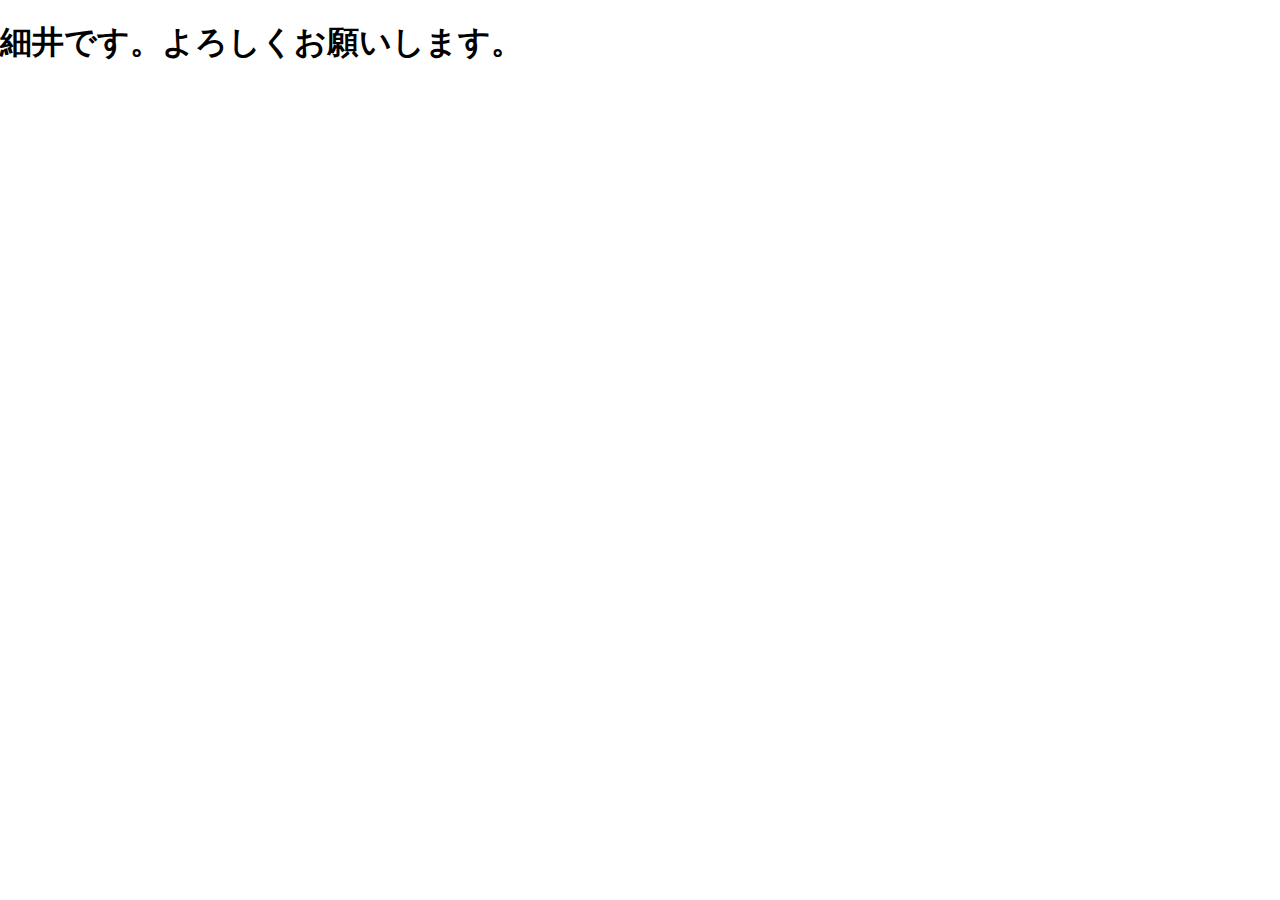
==== index.html @ 8050e533 "update" ====
<!DOCTYPE html>
<html lang="ja">
    
<head>
    <meta charset="UTF-8">
    <link rel="stylesheet" href="css/style.css">
    <title>pionchamsのホームページ</title>
</head>

<body>
<h1>細井です。よろしくお願いします。</h1>
</body>
</html>
---- css/style.css ----
@charset "UTF-8";

body{
    margin: 0;
    padding: 0;
}

.hero{
    height: 100vh;
    background-repeat: no-repeat;
    background-size: cover;
    background-position: center center;
    background-image: url(/image/IMG_3536.JPG);
}
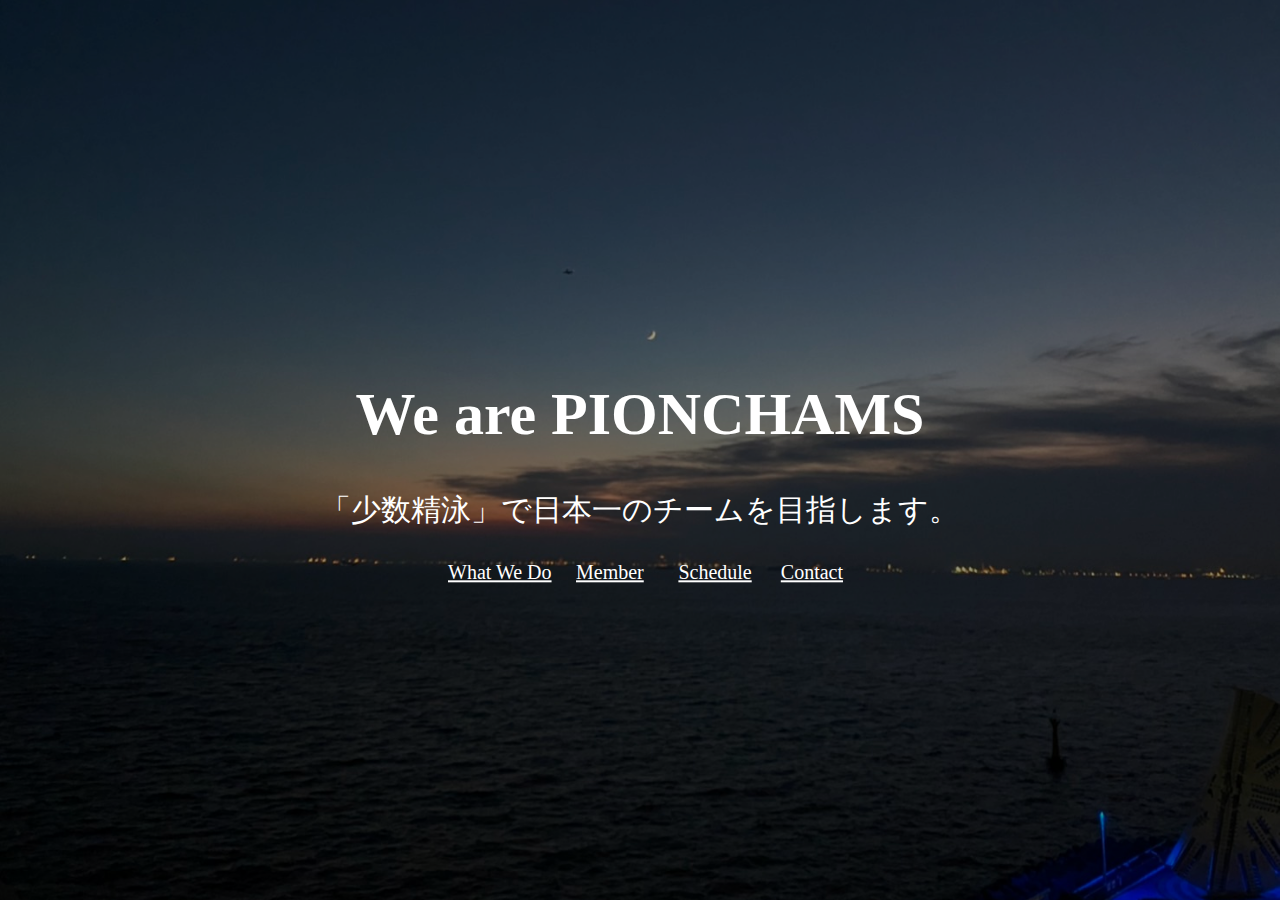
==== commit 85f05f65: "update" ====
--- a/index.html
+++ b/index.html
@@ -1,13 +1,22 @@
 <!DOCTYPE html>
 <html lang="ja">
-    
+
 <head>
     <meta charset="UTF-8">
     <link rel="stylesheet" href="css/style.css">
-    <title>pionchamsのホームページ</title>
+    <title>pionchams</title>
 </head>
 
 <body>
-<h1>細井です。よろしくお願いします。</h1>
+<div class="hero overlay">
+    <div class="text-box">
+        <h1 class="title">We are PIONCHAMS</h1>
+        <p class="description">「少数精泳」で日本一のチームを目指します。</p>
+        <a href="WhatWeDo.html" class="WhatWeDo">What We Do</a>
+        <a href="Member.html" class="Member">Member</a>
+        <a href="Schedule.html" class="Schedule">Schedule</a>
+        <a href="Contact.html" class="Contact">Contact</a>
+    </div>
+</div>
 </body>
 </html>--- a/css/style.css
+++ b/css/style.css
@@ -10,5 +10,89 @@
     background-repeat: no-repeat;
     background-size: cover;
     background-position: center center;
-    background-image: url(/image/IMG_3536.JPG);
-}+    background-image: url("../image/IMG_3536.JPG");
+}
+
+/* 黒の背景 */
+
+.overlay::after {
+    position: absolute;
+    top: 0;
+    left: 0;
+    display: block;
+    width: 100%;
+    height: 100%;
+    content: "";
+    background: rgba(0, 0, 0, 0.4);
+  }
+  
+  /* テキスト */
+  
+  .text-box {
+    position: absolute;
+    top: 50%;
+    left: 50%;
+    width: 100%;
+    -webkit-transform: translate(-50%, -50%);
+    -moz-transform: translate(-50%, -50%);
+    transform: translate(-50%, -50%);
+    z-index: 100;
+  }
+  .title {
+    font-family: Georgia, serif;
+    font-size: 60px;
+    font-weight: bold;
+    line-height: 1.2;
+    padding: 0 50px;
+    text-align: center;
+    color: #fff;
+  }
+  .description {
+    font-family: Georgia, serif;
+    font-size: 30px;
+    color: white;
+    text-align: center;
+  }
+
+  .WhatWeDo{
+    font-family: Georgia, serif;
+    /* border-radius: 5px; */
+    font-size: 20px;
+    position: absolute;
+    left: 35%;
+    text-decoration: underline;
+    color: white;
+  }
+
+  .Member{
+    font-family: Georgia, serif;
+    /* border-radius: 5px; */
+    font-size: 20px;
+    position: absolute;
+    left: 45%;
+    text-decoration: underline;
+    color: white;
+  }
+
+  .Schedule{
+    font-family: Georgia, serif;
+    /* border-radius: 5px; */
+    font-size: 20px;
+    position: absolute;
+    left: 53%;
+    text-decoration: underline;
+    color: white;
+  }
+
+  .Contact{
+    font-family: Georgia, serif;
+    /* border-radius: 5px; */
+    font-size: 20px;
+    position: absolute;
+    left: 61%;
+    text-decoration: underline;
+    color: white;
+  }
+
+
+
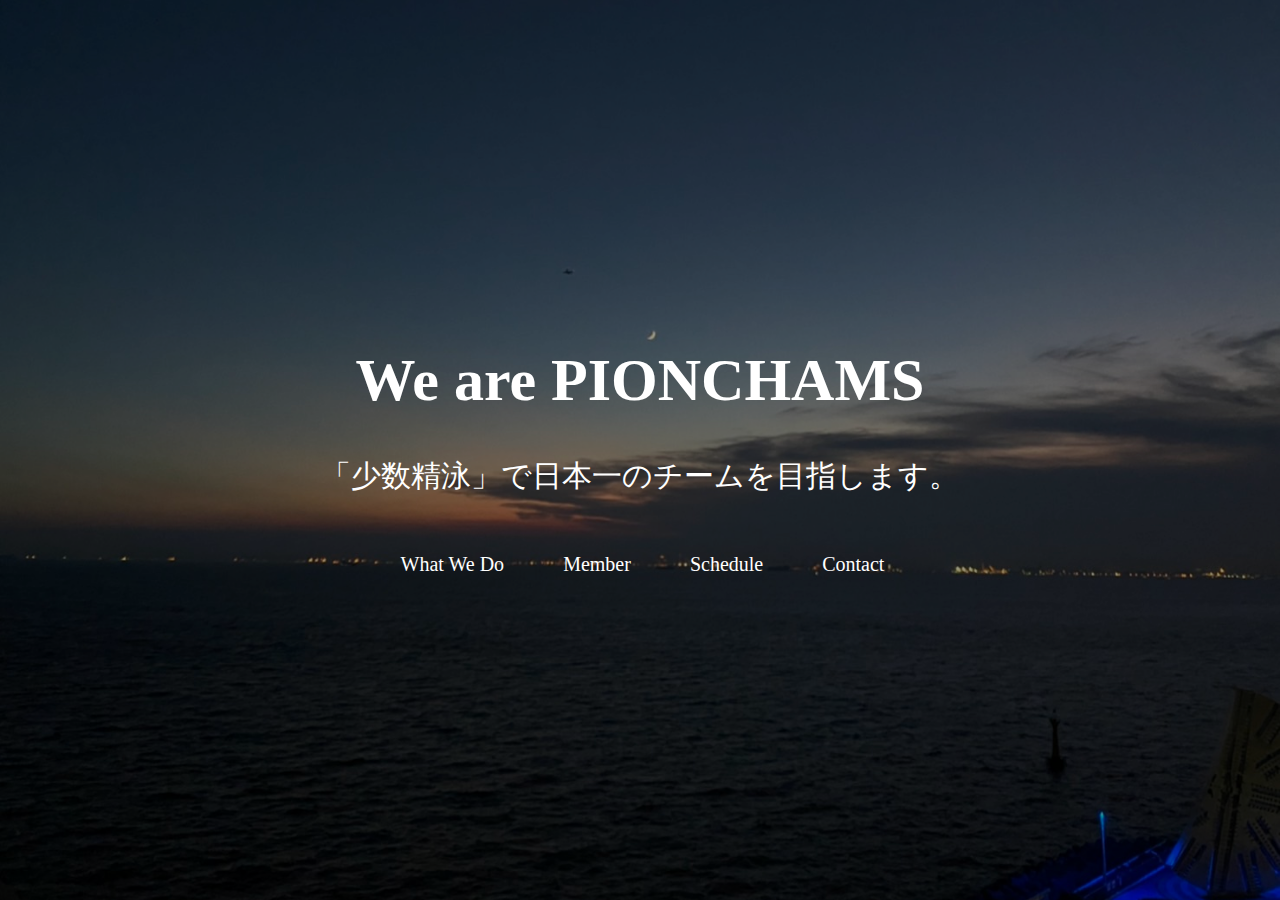
==== commit 8d8006e8: "update btn" ====
--- a/index.html
+++ b/index.html
@@ -12,10 +12,12 @@
     <div class="text-box">
         <h1 class="title">We are PIONCHAMS</h1>
         <p class="description">「少数精泳」で日本一のチームを目指します。</p>
-        <a href="WhatWeDo.html" class="WhatWeDo">What We Do</a>
-        <a href="Member.html" class="Member">Member</a>
-        <a href="Schedule.html" class="Schedule">Schedule</a>
-        <a href="Contact.html" class="Contact">Contact</a>
+        <ul>
+            <li><a href="WhatWeDo.html" class="btn4">What We Do</a></li>
+            <li><a href="Member.html" class="btn4">Member</a></li>
+            <li><a href="Schedule.html" class="btn4">Schedule</a></li>
+            <li><a href="Contact.html" class="btn4">Contact</a></li>
+        </ul>
     </div>
 </div>
 </body>
--- a/css/style.css
+++ b/css/style.css
@@ -24,11 +24,11 @@
     height: 100%;
     content: "";
     background: rgba(0, 0, 0, 0.4);
-  }
+}
   
   /* テキスト */
   
-  .text-box {
+.text-box {
     position: absolute;
     top: 50%;
     left: 50%;
@@ -37,8 +37,8 @@
     -moz-transform: translate(-50%, -50%);
     transform: translate(-50%, -50%);
     z-index: 100;
-  }
-  .title {
+}
+.title {
     font-family: Georgia, serif;
     font-size: 60px;
     font-weight: bold;
@@ -46,25 +46,26 @@
     padding: 0 50px;
     text-align: center;
     color: #fff;
-  }
-  .description {
+}
+.description {
     font-family: Georgia, serif;
     font-size: 30px;
     color: white;
     text-align: center;
-  }
+}
 
-  .WhatWeDo{
+.WhatWeDo{
     font-family: Georgia, serif;
     /* border-radius: 5px; */
     font-size: 20px;
     position: absolute;
     left: 35%;
+    padding: 0 50px;
     text-decoration: underline;
     color: white;
-  }
+}
 
-  .Member{
+.Member{
     font-family: Georgia, serif;
     /* border-radius: 5px; */
     font-size: 20px;
@@ -72,9 +73,9 @@
     left: 45%;
     text-decoration: underline;
     color: white;
-  }
+}
 
-  .Schedule{
+.Schedule{
     font-family: Georgia, serif;
     /* border-radius: 5px; */
     font-size: 20px;
@@ -82,9 +83,9 @@
     left: 53%;
     text-decoration: underline;
     color: white;
-  }
+}
 
-  .Contact{
+.Contact{
     font-family: Georgia, serif;
     /* border-radius: 5px; */
     font-size: 20px;
@@ -92,7 +93,61 @@
     left: 61%;
     text-decoration: underline;
     color: white;
-  }
+}
 
+ul {
+    overflow:hidden;
+    list-style:none;
+    margin: 0 auto;
+    z-index: 20;
+    text-align: center;
+}
+    
+ul li {
+    display: inline-block;
+    padding: 26px 10px 20px 10px;
+}
 
+a{
+    display: block;
+    text-decoration: none;
+    color: white;
+    margin-right: 35px;
+    text-decoration: underline;
+    font-size: 20px;
+}
 
+.btn4{
+    /* text-transform: uppercase; */
+    font-family: Georgia, serif;
+    text-align: center;
+    position: relative;
+    text-decoration: none;
+    display:inline-block;
+}
+.btn4::before {
+    content: '';
+    position: absolute;
+    bottom: -2px;
+    left: 0px;
+    width: 100%;
+    height: 2px;
+    background: white;
+    display: block;
+    -webkit-transform-origin: right top;
+    -ms-transform-origin: right top;
+    transform-origin: right top;
+    -webkit-transform: scale(0, 1);
+    -ms-transform: scale(0, 1);
+    transform: scale(0, 1);
+    -webkit-transition: transform 0.4s cubic-bezier(1, 0, 0, 1);
+    transition: transform 0.4s cubic-bezier(1, 0, 0, 1)
+}
+.btn4:hover::before {
+    -webkit-transform-origin: left top;
+    -ms-transform-origin: left top;
+    transform-origin: left top;
+    -webkit-transform: scale(1, 1);
+    -ms-transform: scale(1, 1);
+    transform: scale(1, 1)
+}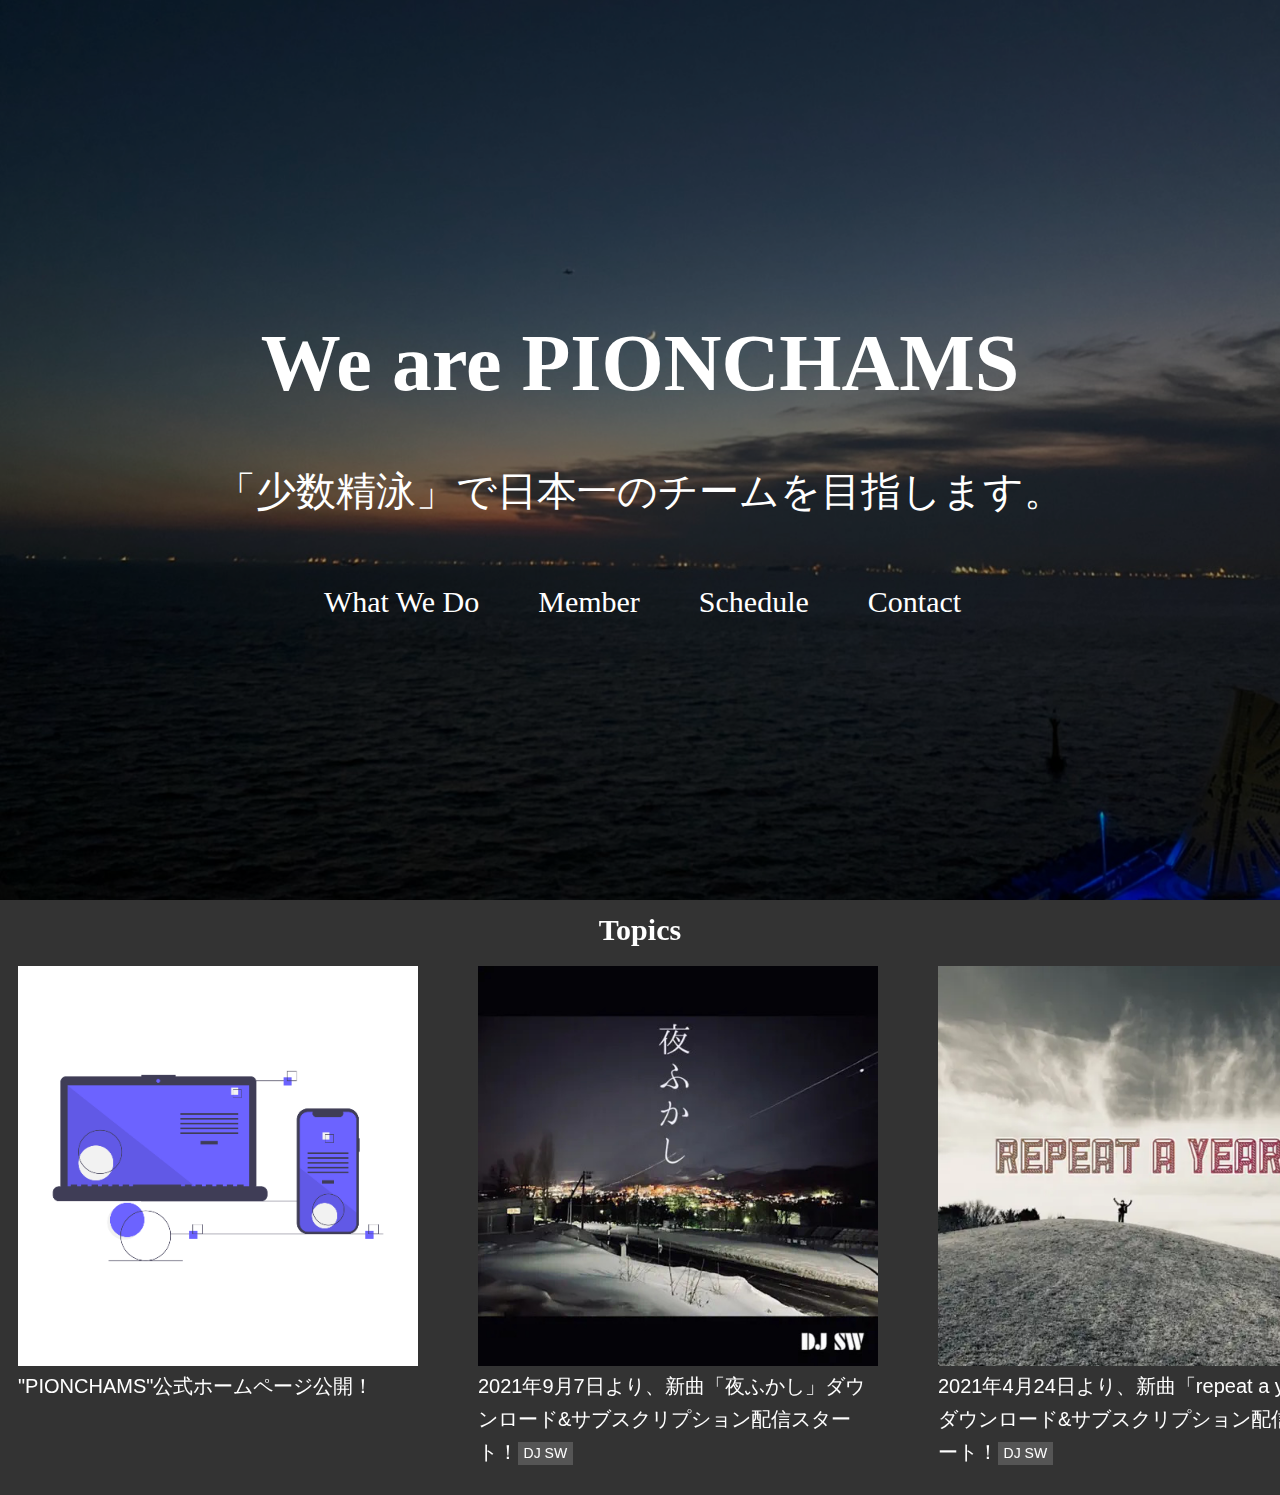
==== commit d8242565: "make topics" ====
--- a/index.html
+++ b/index.html
@@ -4,7 +4,9 @@
 <head>
     <meta charset="UTF-8">
     <link rel="stylesheet" href="css/style.css">
+    <!-- <audio autoplay loop src="audio/AnyConv.com__the-thema-of-pionchams.wav"></audio> -->
     <title>pionchams</title>
+    <meta name="google-site-verification" content="87rxgmeOHA6dDoFJBDJxYId_t-N0tmw2l2nIRYoHaTE" />
 </head>
 
 <body>
@@ -20,5 +22,40 @@
         </ul>
     </div>
 </div>
+
+<h1 class="slider_ttl">Topics</h1>
+<ul class="horizontal_scroll rank">
+  <li>
+    <a href=""><img src="image/homepage.png"></a>
+    <div class="price">
+        <span>"PIONCHAMS"公式ホームページ公開！</span>
+    </div>
+  </li>
+  <li>
+    <a href="https://music.apple.com/jp/album/%E5%A4%9C%E3%81%B5%E3%81%8B%E3%81%97-single/1582978935"><img src="image/yohukashi.png"></a>
+    <div class="price">
+      <span class="djsw">2021年9月7日より、新曲「夜ふかし」ダウンロード&サブスクリプション配信スタート！</span>
+    </div>
+  </li>
+  <li>
+    <a href="https://music.apple.com/jp/album/repeat-a-year-single/1564876139"><img src="image/repeatayear.png"></a>
+    <div class="price">
+      <span class="djsw">2021年4月24日より、新曲「repeat a year」ダウンロード&サブスクリプション配信スタート！</span>
+    </div>
+  </li>
+  <li>
+    <a href=""><img src=""></a>
+    <div class="price">
+      <span class="hosoi">入社！</span>
+    </div>
+  </li>
+  <li>
+    <a href=""><img src=""></a>
+    <div class="price">
+      <span class="hosoi">卒業！</span>
+    </div>
+  </li>
+</ul>
+
 </body>
 </html>--- a/css/style.css
+++ b/css/style.css
@@ -40,7 +40,7 @@
 }
 .title {
     font-family: Georgia, serif;
-    font-size: 60px;
+    font-size: 80px;
     font-weight: bold;
     line-height: 1.2;
     padding: 0 50px;
@@ -49,7 +49,7 @@
 }
 .description {
     font-family: Georgia, serif;
-    font-size: 30px;
+    font-size: 40px;
     color: white;
     text-align: center;
 }
@@ -114,7 +114,7 @@
     color: white;
     margin-right: 35px;
     text-decoration: underline;
-    font-size: 20px;
+    font-size: 30px;
 }
 
 .btn4{
@@ -132,7 +132,7 @@
     left: 0px;
     width: 100%;
     height: 2px;
-    background: white;
+    background: #f7581d;
     display: block;
     -webkit-transform-origin: right top;
     -ms-transform-origin: right top;
@@ -150,4 +150,131 @@
     -webkit-transform: scale(1, 1);
     -ms-transform: scale(1, 1);
     transform: scale(1, 1)
-}+}
+
+/* 横スクロール */
+.horizontal_scroll {
+    overflow-x: scroll;
+    -webkit-overflow-scrolling: touch;
+    padding: 0 0 12px 8px;
+    display: -ms-flexbox;
+    display: flex;
+    background-color: #333333;
+    font-family: 'Helvetica Neue','Helvetica','Arial',sans-serif;
+}
+  
+  /* 画面幅が768px以上の場合、横スクロールを解除 */
+  @media screen and (min-width: 768px) {
+    .horizontal_scroll {
+      overflow-x: inherit;
+      padding: 0 8px 6px; } }
+  
+  .horizontal_scroll > li {
+    width: 100%;
+    min-width: 140px; }
+  
+  @media screen and (min-width: 768px) {
+    .horizontal_scroll > li {
+      min-width: inherit; } }
+  
+  .horizontal_scroll > li:not(:last-child) {
+    margin-right: 5px; }
+  
+  .horizontal_scroll > li:last-child {
+    padding-right: 5px; }
+  
+  @media screen and (min-width: 768px) {
+    .horizontal_scroll > li:last-child {
+      padding-right: 0; } }
+  
+  .horizontal_scroll img {
+    vertical-align: bottom; }
+  
+  /* タイトル */
+  .slider_ttl {
+    color: #ffffff;
+    text-align: center;
+    width: 100%;
+    height: 40px;
+    line-height: 60px;
+    padding: inherit;
+    margin: 0 0 0 0;
+    background-color: #333333;
+    /* text-indent: 80px; */
+    font-size: 30px;
+    font-weight: 700;
+    box-sizing: border-box;
+    font-family: Georgia, serif
+}
+  
+  /* 順位 */
+.rank li {
+    /* counter-increment: rank; */
+    text-align: center;
+    font-size: 30px;
+}
+.rank li::before {
+    /* content: counter(rank) "位"; */
+    text-align: center;
+    color: white;
+    font-weight: 700;
+    line-height: initial;
+}
+  
+  /* 価格 */
+.price {
+    color: white;
+    line-height: 1.65;
+    font-size: 20px;
+    margin-top: 4px;
+    width: 400px;
+    text-align: left;
+}
+  
+.price span.hosoi::after {
+    content: 'Hosoi';
+    display: inline-block;
+    background: #555555;
+    color: #fff;
+    font-size: .70em;
+    line-height: 1.25;
+    vertical-align: middle;
+    box-sizing: border-box;
+    padding: .2em .4em;
+}
+  
+.price span.djsw::after {
+    content: 'DJ SW';
+    display: inline-block;
+    background: #555555;
+    color: #fff;
+    font-size: .70em;
+    line-height: 1.25;
+    vertical-align: middle;
+    box-sizing: border-box;
+    padding: .2em .4em;
+}
+  
+  /* デモ用デザイン */
+.rank li a {
+    background: #444444;
+    display: block;
+    width: 400px;
+    height: 400px;
+    position: relative; }
+.rank li a::after {
+      /* content: "image"; */
+      color: white;
+      font-size: 30px;
+      position: absolute;
+      top: 0;
+      right: 0;
+      bottom: 0;
+      left: 0;
+      margin: auto;
+      display: -ms-flexbox;
+      display: flex;
+      -ms-flex-align: center;
+          align-items: center;
+      -ms-flex-pack: center;
+          justify-content: center; }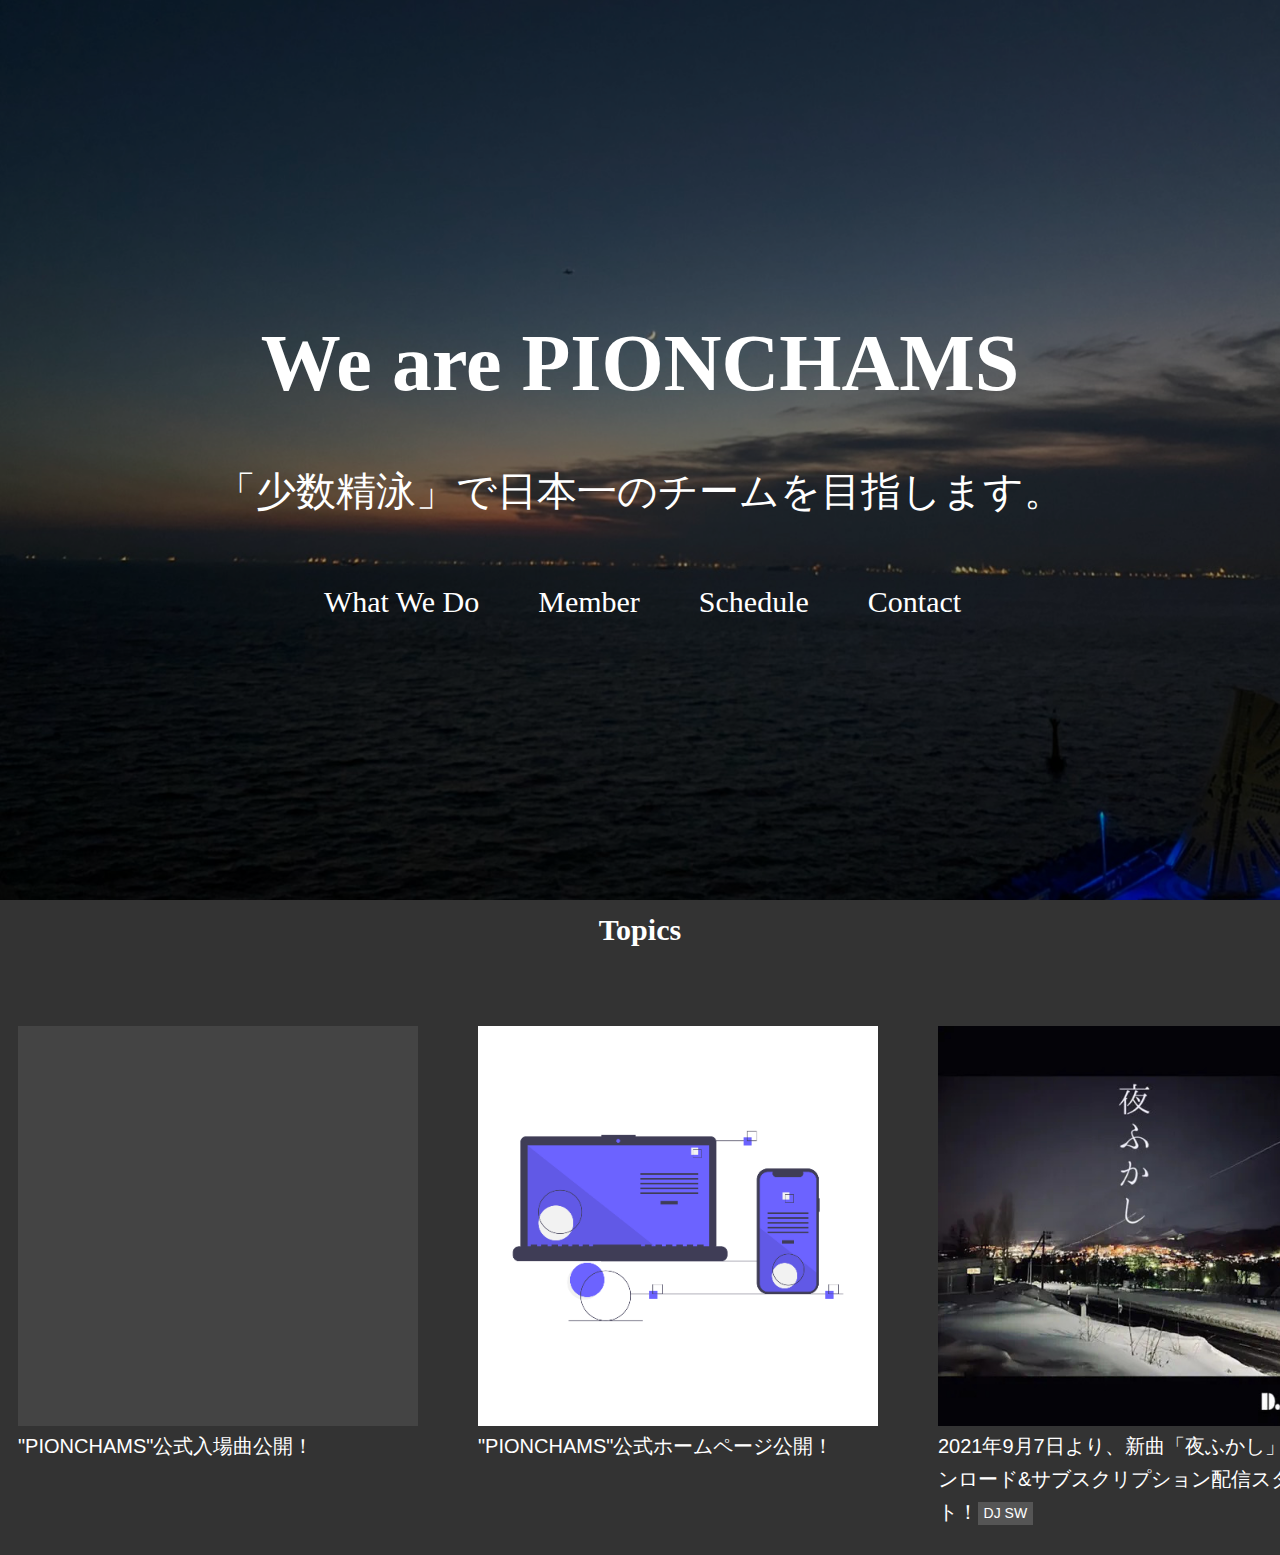
==== commit f8c7ef19: "update topics" ====
--- a/index.html
+++ b/index.html
@@ -20,11 +20,19 @@
             <li><a href="Schedule.html" class="btn4">Schedule</a></li>
             <li><a href="Contact.html" class="btn4">Contact</a></li>
         </ul>
+        <!-- <h2 class="music">Official Theme Music</h2>
+        <audio class="audio" controls controlslist="nodownload" src="audio/AnyConv.com__the-thema-of-pionchams.wav"></audio> -->
     </div>
 </div>
 
 <h1 class="slider_ttl">Topics</h1>
 <ul class="horizontal_scroll rank">
+  <li>
+    <a href=""><img src=""></a>
+    <div class="price">
+        <span>"PIONCHAMS"公式入場曲公開！</span>
+    </div>
+  </li>
   <li>
     <a href=""><img src="image/homepage.png"></a>
     <div class="price">
--- a/css/style.css
+++ b/css/style.css
@@ -4,6 +4,7 @@
     margin: 0;
     padding: 0;
 }
+
 
 .hero{
     height: 100vh;
@@ -195,7 +196,7 @@
     color: #ffffff;
     text-align: center;
     width: 100%;
-    height: 40px;
+    height: 100px;
     line-height: 60px;
     padding: inherit;
     margin: 0 0 0 0;
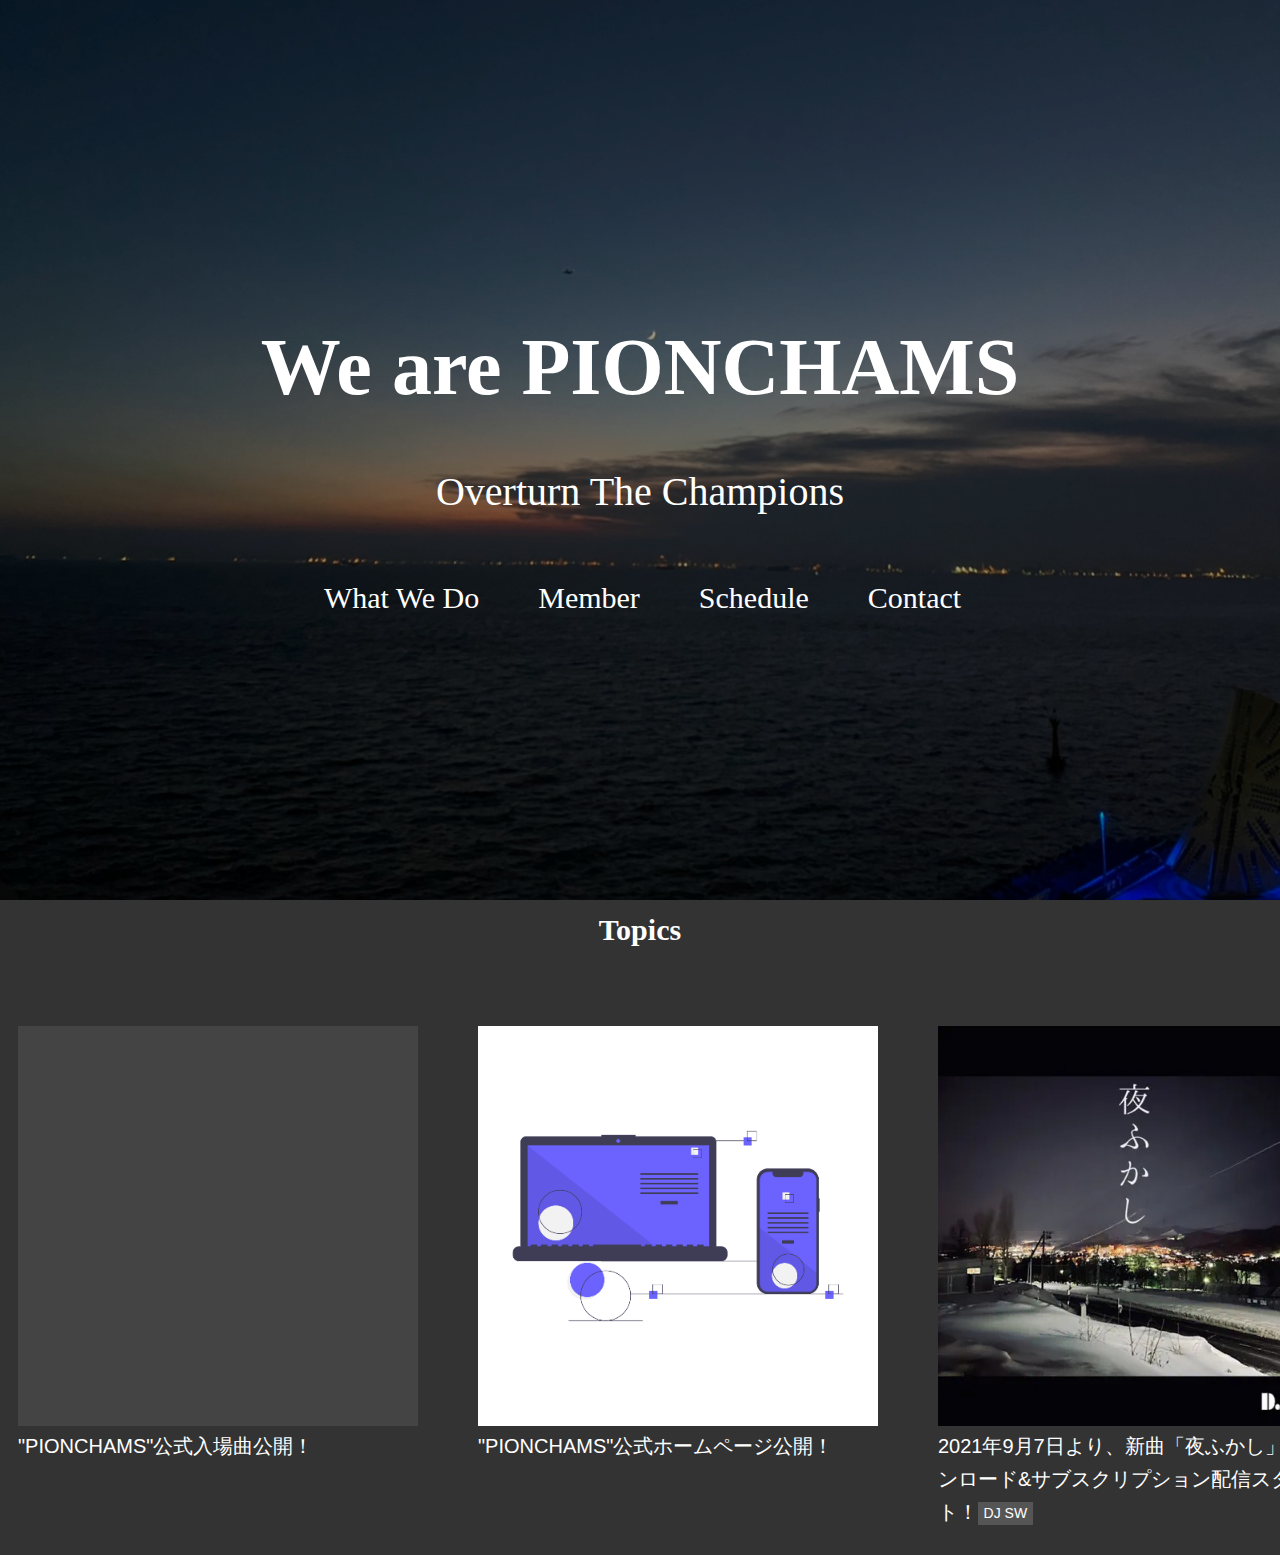
==== commit 3cf40d7e: "change the slogan" ====
--- a/index.html
+++ b/index.html
@@ -13,7 +13,7 @@
 <div class="hero overlay">
     <div class="text-box">
         <h1 class="title">We are PIONCHAMS</h1>
-        <p class="description">「少数精泳」で日本一のチームを目指します。</p>
+        <p class="description">Overturn The Champions</p>
         <ul>
             <li><a href="WhatWeDo.html" class="btn4">What We Do</a></li>
             <li><a href="Member.html" class="btn4">Member</a></li>
